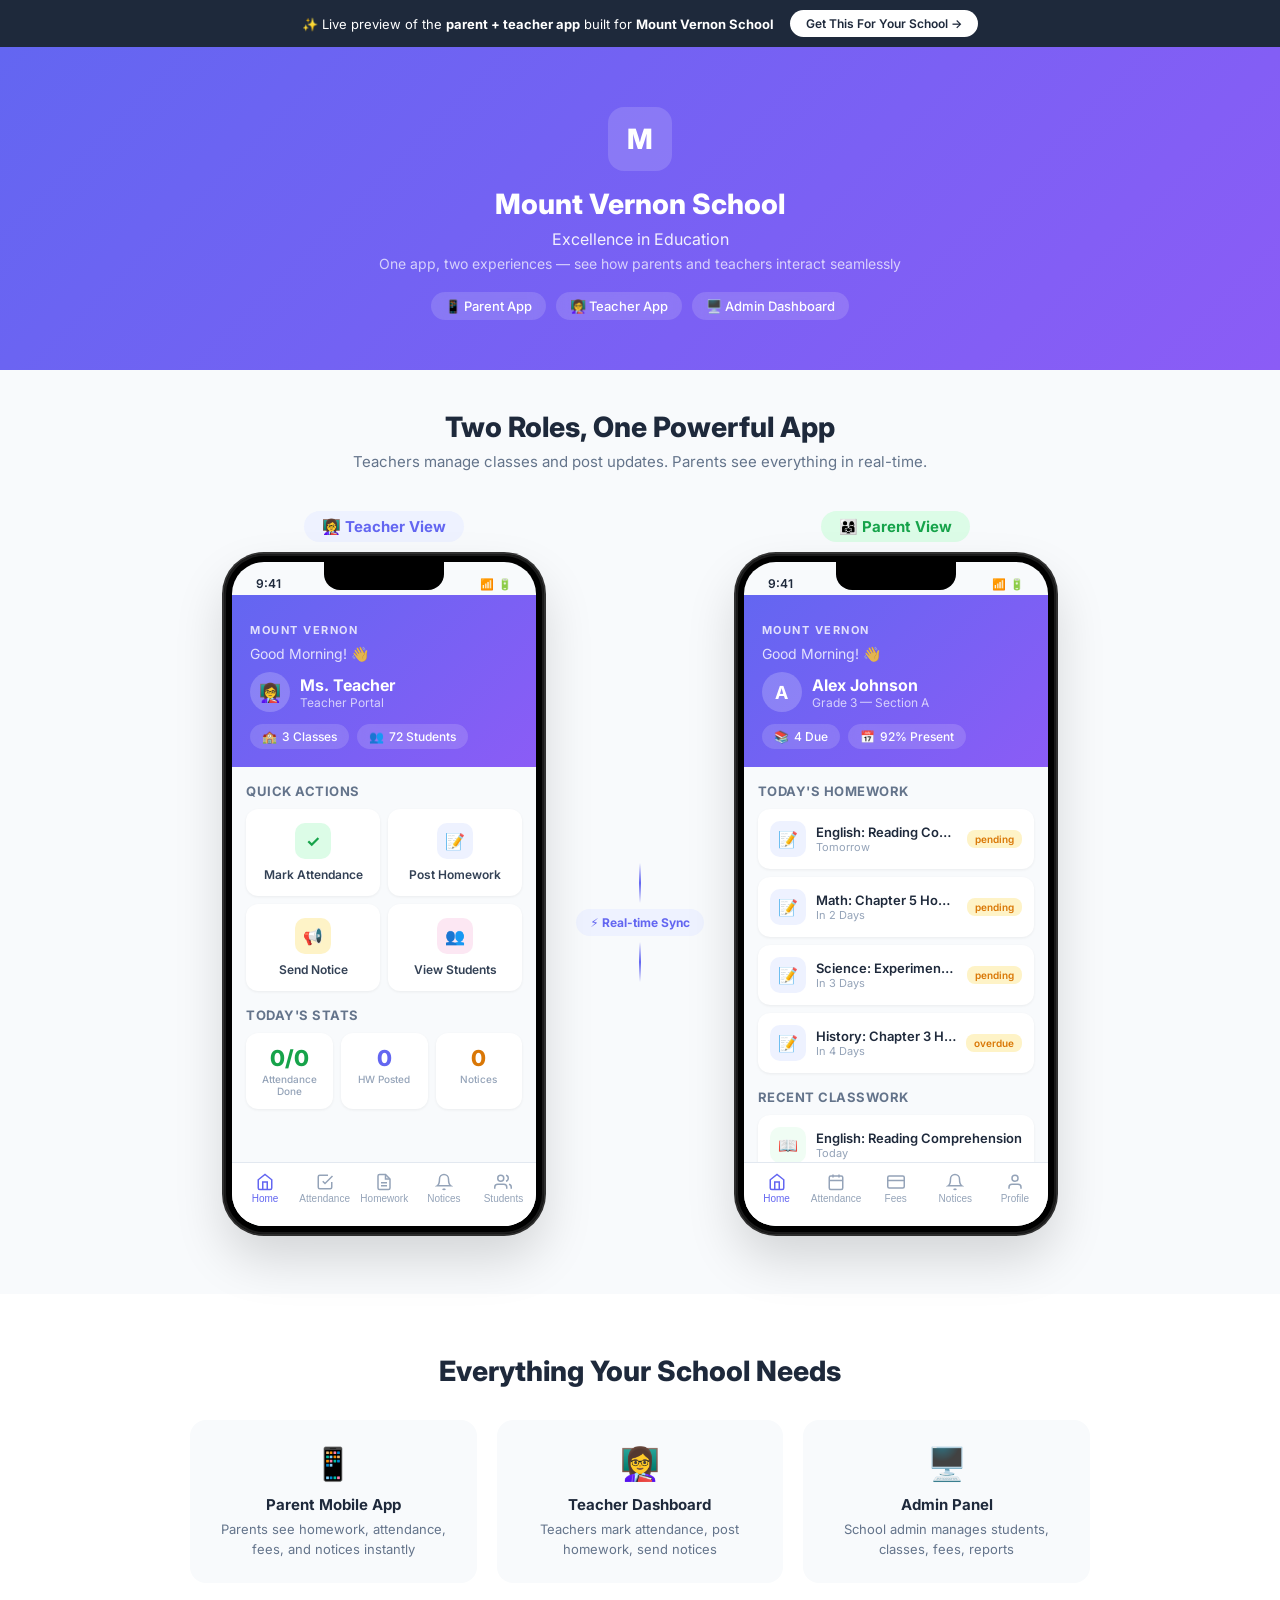
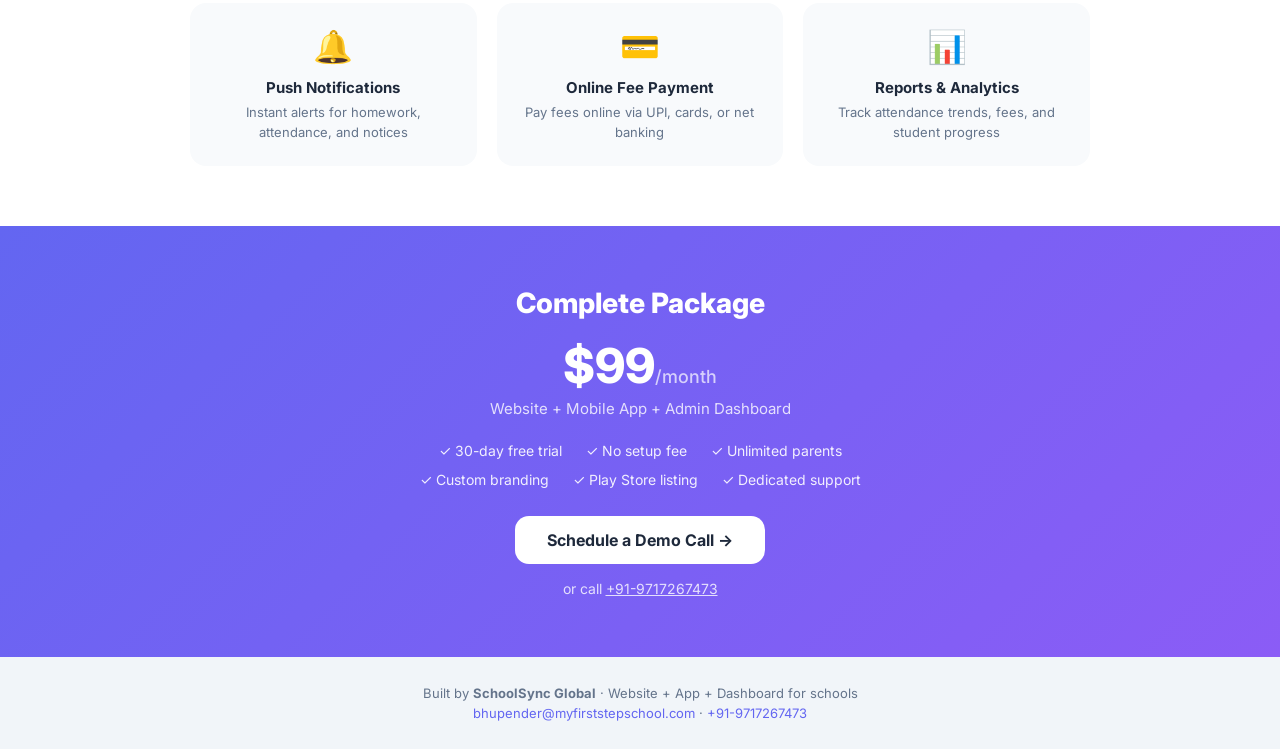
==== app/index.html @ 0418ef0f "Add app demo for Mount Vernon School" ====
<!DOCTYPE html>
<html lang="en">
<head>
  <meta charset="UTF-8">
  <meta name="viewport" content="width=device-width,initial-scale=1.0">
  <title>Mount Vernon School — App Preview</title>
  <meta name="description" content="See how the Mount Vernon School parent &amp; teacher app would look. Homework, attendance, fees, notices — all in one app.">
  <link rel="preconnect" href="https://fonts.googleapis.com">
  <link rel="preconnect" href="https://fonts.gstatic.com" crossorigin>
  <link href="https://fonts.googleapis.com/css2?family=Inter:wght@400;500;600;700;800&display=swap" rel="stylesheet">
  <link rel="stylesheet" href="/app/styles.css">
</head>
<body>
  <!-- Top banner -->
  <div class="demo-banner">
    <div class="banner-inner">
      <span>✨ Live preview of the <strong>parent + teacher app</strong> built for <strong>Mount Vernon School</strong></span>
      <a href="mailto:bhupender@myfirststepschool.com" class="banner-cta">Get This For Your School →</a>
    </div>
  </div>

  <!-- Hero section -->
  <div class="hero-section" style="background:linear-gradient(135deg,#6366F1,#8B5CF6)">
    <div class="hero-content">
      <div class="hero-logo" style="background:rgba(255,255,255,.15)">M</div>
      <h1>Mount Vernon School</h1>
      <p class="hero-tagline">Excellence in Education</p>
      <p class="hero-desc">One app, two experiences — see how parents and teachers interact seamlessly</p>
      <div class="hero-badges">
        <span class="hero-badge">📱 Parent App</span>
        <span class="hero-badge">👩‍🏫 Teacher App</span>
        <span class="hero-badge">🖥️ Admin Dashboard</span>
      </div>
    </div>
  </div>

  <!-- Dual Phone Section -->
  <div class="phones-section">
    <div class="phones-header">
      <h2>Two Roles, One Powerful App</h2>
      <p>Teachers manage classes and post updates. Parents see everything in real-time.</p>
    </div>

    <div class="phones-container">
      <!-- TEACHER PHONE -->
      <div class="phone-wrapper">
        <div class="phone-label teacher-label">👩‍🏫 Teacher View</div>
        <div class="phone-frame" id="teacher-phone">
          <div class="phone-notch"></div>
          <div class="phone-screen">
            <div class="status-bar">
              <span class="time">9:41</span>
              <div class="status-icons"><span>📶</span><span>🔋</span></div>
            </div>

            <!-- Teacher: Dashboard -->
            <div class="app-screen active" data-screen="t-dashboard" data-phone="teacher">
              <div class="screen-hero" style="background:linear-gradient(135deg,#6366F1,#8B5CF6)">
                <div class="app-name-bar">Mount Vernon</div>
                <div class="hero-greeting">Good Morning! 👋</div>
                <div class="hero-student">
                  <div class="student-avatar">👩‍🏫</div>
                  <div>
                    <div class="student-name">Ms. Teacher</div>
                    <div class="student-class">Teacher Portal</div>
                  </div>
                </div>
                <div class="hero-chips">
                  <div class="glass-chip"><span>🏫</span> 3 Classes</div>
                  <div class="glass-chip"><span>👥</span> 72 Students</div>
                </div>
              </div>
              <div class="screen-body">
                <div class="section-label">Quick Actions</div>
                <div class="quick-actions">
                  <div class="action-card" data-goto="t-attendance">
                    <div class="action-icon" style="background:#DCFCE7;color:#16A34A">✓</div>
                    <span>Mark Attendance</span>
                  </div>
                  <div class="action-card" data-goto="t-homework">
                    <div class="action-icon" style="background:#EEF2FF;color:#6366F1">📝</div>
                    <span>Post Homework</span>
                  </div>
                  <div class="action-card" data-goto="t-notices">
                    <div class="action-icon" style="background:#FEF3C7;color:#D97706">📢</div>
                    <span>Send Notice</span>
                  </div>
                  <div class="action-card" data-goto="t-students">
                    <div class="action-icon" style="background:#FCE7F3;color:#DB2777">👥</div>
                    <span>View Students</span>
                  </div>
                </div>
                <div class="section-label" style="margin-top:16px">Today's Stats</div>
                <div class="stats-row">
                  <div class="stat-card"><div class="stat-num" style="color:#16A34A">0/0</div><div class="stat-lbl">Attendance Done</div></div>
                  <div class="stat-card"><div class="stat-num" style="color:#6366F1">0</div><div class="stat-lbl">HW Posted</div></div>
                  <div class="stat-card"><div class="stat-num" style="color:#D97706">0</div><div class="stat-lbl">Notices</div></div>
                </div>
              </div>
            </div>

            <!-- Teacher: Mark Attendance -->
            <div class="app-screen" data-screen="t-attendance" data-phone="teacher">
              <div class="screen-hero compact" style="background:linear-gradient(135deg,#6366F1,#8B5CF6)">
                <div class="app-name-bar">Mount Vernon</div>
                <div class="screen-title">Mark Attendance</div>
                <div class="screen-subtitle">Sunday, May 24, 2026</div>
              </div>
              <div class="screen-body">
                <div class="class-selector"><div class="class-chip active">Grade 3-A</div><div class="class-chip">Grade 3-B</div><div class="class-chip">Grade 4-A</div></div>
                <div class="attendance-toolbar">
                  <button class="att-btn present-btn">All Present</button>
                  <button class="att-btn absent-btn">All Absent</button>
                </div>
                <div id="teacher-attendance-list" class="card-list"></div>
              </div>
            </div>

            <!-- Teacher: Post Homework -->
            <div class="app-screen" data-screen="t-homework" data-phone="teacher">
              <div class="screen-hero compact" style="background:linear-gradient(135deg,#6366F1,#8B5CF6)">
                <div class="app-name-bar">Mount Vernon</div>
                <div class="screen-title">Homework</div>
                <div class="screen-subtitle">Post &amp; Manage</div>
              </div>
              <div class="screen-body">
                <div class="form-area">
                  <div class="form-group"><label class="form-label">Class</label><div class="form-select">Grade 3 — Section A</div></div>
                  <div class="form-group"><label class="form-label">Subject</label><div class="form-select">Mathematics</div></div>
                  <div class="form-group"><label class="form-label">Title</label><div class="form-input-demo">Chapter 5 — Fractions Practice</div></div>
                  <div class="form-group"><label class="form-label">Due Date</label><div class="form-input-demo">Tomorrow</div></div>
                  <button class="submit-btn" style="background:#6366F1">📤 Post Homework</button>
                </div>
                <div class="section-label" style="margin-top:16px">Recently Posted</div>
                <div id="teacher-hw-list" class="card-list"></div>
              </div>
            </div>

            <!-- Teacher: Send Notice -->
            <div class="app-screen" data-screen="t-notices" data-phone="teacher">
              <div class="screen-hero compact" style="background:linear-gradient(135deg,#6366F1,#8B5CF6)">
                <div class="app-name-bar">Mount Vernon</div>
                <div class="screen-title">Notices</div>
                <div class="screen-subtitle">Post Announcements</div>
              </div>
              <div class="screen-body">
                <div class="form-area">
                  <div class="form-group"><label class="form-label">Target</label><div class="class-selector"><div class="class-chip active">All Classes</div><div class="class-chip">3-A</div><div class="class-chip">3-B</div></div></div>
                  <div class="form-group"><label class="form-label">Title</label><div class="form-input-demo">Annual Day Celebration</div></div>
                  <div class="form-group"><label class="form-label">Message</label><div class="form-textarea-demo">Our Annual Day will be held on June 15th. All parents are invited.</div></div>
                  <button class="submit-btn" style="background:#6366F1">📢 Post Notice</button>
                </div>
                <div class="section-label" style="margin-top:16px">Recent</div>
                <div id="teacher-notices-list" class="card-list"></div>
              </div>
            </div>

            <!-- Teacher: Students -->
            <div class="app-screen" data-screen="t-students" data-phone="teacher">
              <div class="screen-hero compact" style="background:linear-gradient(135deg,#6366F1,#8B5CF6)">
                <div class="app-name-bar">Mount Vernon</div>
                <div class="screen-title">Students</div>
                <div class="screen-subtitle">Class Directory</div>
              </div>
              <div class="screen-body">
                <div class="class-selector"><div class="class-chip active">Grade 3-A</div><div class="class-chip">Grade 3-B</div><div class="class-chip">Grade 4-A</div></div>
                <div class="search-bar"><span>🔍</span><span class="search-text">Search students...</span></div>
                <div id="teacher-students-list" class="card-list"></div>
              </div>
            </div>

            <div class="tab-bar">
              <button class="tab active" data-tab="t-dashboard" data-phone="teacher"><svg width="20" height="20" viewBox="0 0 24 24" fill="none" stroke="currentColor" stroke-width="2"><path d="M3 9l9-7 9 7v11a2 2 0 01-2 2H5a2 2 0 01-2-2z"/><polyline points="9 22 9 12 15 12 15 22"/></svg><span>Home</span></button>
              <button class="tab" data-tab="t-attendance" data-phone="teacher"><svg width="20" height="20" viewBox="0 0 24 24" fill="none" stroke="currentColor" stroke-width="2"><path d="M9 11l3 3L22 4"/><path d="M21 12v7a2 2 0 01-2 2H5a2 2 0 01-2-2V5a2 2 0 012-2h11"/></svg><span>Attendance</span></button>
              <button class="tab" data-tab="t-homework" data-phone="teacher"><svg width="20" height="20" viewBox="0 0 24 24" fill="none" stroke="currentColor" stroke-width="2"><path d="M14 2H6a2 2 0 00-2 2v16a2 2 0 002 2h12a2 2 0 002-2V8z"/><polyline points="14 2 14 8 20 8"/><line x1="16" y1="13" x2="8" y2="13"/><line x1="16" y1="17" x2="8" y2="17"/></svg><span>Homework</span></button>
              <button class="tab" data-tab="t-notices" data-phone="teacher"><svg width="20" height="20" viewBox="0 0 24 24" fill="none" stroke="currentColor" stroke-width="2"><path d="M18 8A6 6 0 006 8c0 7-3 9-3 9h18s-3-2-3-9"/><path d="M13.73 21a2 2 0 01-3.46 0"/></svg><span>Notices</span></button>
              <button class="tab" data-tab="t-students" data-phone="teacher"><svg width="20" height="20" viewBox="0 0 24 24" fill="none" stroke="currentColor" stroke-width="2"><path d="M17 21v-2a4 4 0 00-4-4H5a4 4 0 00-4 4v2"/><circle cx="9" cy="7" r="4"/><path d="M23 21v-2a4 4 0 00-3-3.87"/><path d="M16 3.13a4 4 0 010 7.75"/></svg><span>Students</span></button>
            </div>
          </div>
        </div>
      </div>

      <!-- Sync indicator -->
      <div class="sync-arrow">
        <div class="sync-line"></div>
        <div class="sync-badge">⚡ Real-time Sync</div>
        <div class="sync-line"></div>
      </div>

      <!-- PARENT PHONE -->
      <div class="phone-wrapper">
        <div class="phone-label parent-label">👨‍👩‍👧 Parent View</div>
        <div class="phone-frame" id="parent-phone">
          <div class="phone-notch"></div>
          <div class="phone-screen">
            <div class="status-bar">
              <span class="time">9:41</span>
              <div class="status-icons"><span>📶</span><span>🔋</span></div>
            </div>

            <!-- Parent: Home -->
            <div class="app-screen active" data-screen="p-home" data-phone="parent">
              <div class="screen-hero" style="background:linear-gradient(135deg,#6366F1,#8B5CF6)">
                <div class="app-name-bar">Mount Vernon</div>
                <div class="hero-greeting">Good Morning! 👋</div>
                <div class="hero-student">
                  <div class="student-avatar">A</div>
                  <div><div class="student-name">Alex Johnson</div><div class="student-class">Grade 3 — Section A</div></div>
                </div>
                <div class="hero-chips">
                  <div class="glass-chip"><span>📚</span> 4 Due</div>
                  <div class="glass-chip"><span>📅</span> 92% Present</div>
                </div>
              </div>
              <div class="screen-body">
                <div class="section-label">Today's Homework</div>
                <div id="homework-list" class="card-list"></div>
                <div class="section-label" style="margin-top:16px">Recent Classwork</div>
                <div id="classwork-list" class="card-list"></div>
              </div>
            </div>

            <!-- Parent: Attendance -->
            <div class="app-screen" data-screen="p-attendance" data-phone="parent">
              <div class="screen-hero compact" style="background:linear-gradient(135deg,#6366F1,#8B5CF6)">
                <div class="app-name-bar">Mount Vernon</div>
                <div class="screen-title">Attendance</div>
                <div class="screen-subtitle">May Summary</div>
              </div>
              <div class="screen-body">
                <div class="attendance-ring-area"><div class="ring-container"><svg class="progress-ring" viewBox="0 0 120 120"><circle class="ring-bg" cx="60" cy="60" r="52"/><circle class="ring-progress" cx="60" cy="60" r="52" stroke="#6366F1" stroke-dasharray="326.7" stroke-dashoffset="26"/></svg><div class="ring-label">92%</div></div></div>
                <div class="attendance-stats">
                  <div class="att-stat present"><div class="att-num">22</div><div class="att-label">Present</div></div>
                  <div class="att-stat absent"><div class="att-num">2</div><div class="att-label">Absent</div></div>
                  <div class="att-stat other"><div class="att-num">4</div><div class="att-label">Holiday</div></div>
                </div>
                <div class="section-label">Recent Absences</div>
                <div id="absences-list" class="card-list"></div>
              </div>
            </div>

            <!-- Parent: Fees -->
            <div class="app-screen" data-screen="p-fees" data-phone="parent">
              <div class="screen-hero compact" style="background:linear-gradient(135deg,#6366F1,#8B5CF6)">
                <div class="app-name-bar">Mount Vernon</div>
                <div class="screen-title">Fees</div>
                <div class="screen-subtitle">Payment Summary</div>
              </div>
              <div class="screen-body">
                <div class="fee-summary"><div class="fee-total"><div class="fee-amount">$2,350</div><div class="fee-label">Total This Term</div></div><div class="fee-chips"><div class="fee-chip paid"><span>✓</span> <span>2</span> Paid</div><div class="fee-chip pending"><span>!</span> <span>2</span> Pending</div></div></div>
                <div class="section-label">Fee Details</div>
                <div id="fees-list" class="card-list"></div>
              </div>
            </div>

            <!-- Parent: Notices -->
            <div class="app-screen" data-screen="p-notices" data-phone="parent">
              <div class="screen-hero compact" style="background:linear-gradient(135deg,#6366F1,#8B5CF6)">
                <div class="app-name-bar">Mount Vernon</div>
                <div class="screen-title">Notices</div>
                <div class="screen-subtitle">School Announcements</div>
              </div>
              <div class="screen-body"><div id="notices-list" class="card-list"></div></div>
            </div>

            <!-- Parent: Profile -->
            <div class="app-screen" data-screen="p-profile" data-phone="parent">
              <div class="screen-hero compact" style="background:linear-gradient(135deg,#6366F1,#8B5CF6)">
                <div class="app-name-bar">Mount Vernon</div>
                <div class="screen-title">Profile</div>
                <div class="screen-subtitle">Student Information</div>
              </div>
              <div class="screen-body">
                <div class="profile-header"><div class="profile-avatar" style="background:linear-gradient(135deg,#6366F1,#8B5CF6)">A</div><div class="profile-name">Alex Johnson</div><div class="profile-class">Grade 3 — Section A · Roll No. 12</div></div>
                <div class="profile-details">
                  <div class="profile-row"><span class="profile-icon">🏫</span><div><div class="pd-label">School</div><div class="pd-value">Mount Vernon School</div></div></div>
                  <div class="profile-row"><span class="profile-icon">👨‍👩‍👧</span><div><div class="pd-label">Parent</div><div class="pd-value">Sarah Johnson</div></div></div>
                  <div class="profile-row"><span class="profile-icon">📞</span><div><div class="pd-label">Contact</div><div class="pd-value">+1-555-0123</div></div></div>
                  <div class="profile-row"><span class="profile-icon">📧</span><div><div class="pd-label">Email</div><div class="pd-value">parent@email.com</div></div></div>
                  <div class="profile-row"><span class="profile-icon">🩸</span><div><div class="pd-label">Blood Group</div><div class="pd-value">O+</div></div></div>
                </div>
              </div>
            </div>

            <div class="tab-bar">
              <button class="tab active" data-tab="p-home" data-phone="parent"><svg width="20" height="20" viewBox="0 0 24 24" fill="none" stroke="currentColor" stroke-width="2"><path d="M3 9l9-7 9 7v11a2 2 0 01-2 2H5a2 2 0 01-2-2z"/><polyline points="9 22 9 12 15 12 15 22"/></svg><span>Home</span></button>
              <button class="tab" data-tab="p-attendance" data-phone="parent"><svg width="20" height="20" viewBox="0 0 24 24" fill="none" stroke="currentColor" stroke-width="2"><rect x="3" y="4" width="18" height="18" rx="2" ry="2"/><line x1="16" y1="2" x2="16" y2="6"/><line x1="8" y1="2" x2="8" y2="6"/><line x1="3" y1="10" x2="21" y2="10"/></svg><span>Attendance</span></button>
              <button class="tab" data-tab="p-fees" data-phone="parent"><svg width="20" height="20" viewBox="0 0 24 24" fill="none" stroke="currentColor" stroke-width="2"><rect x="1" y="4" width="22" height="16" rx="2" ry="2"/><line x1="1" y1="10" x2="23" y2="10"/></svg><span>Fees</span></button>
              <button class="tab" data-tab="p-notices" data-phone="parent"><svg width="20" height="20" viewBox="0 0 24 24" fill="none" stroke="currentColor" stroke-width="2"><path d="M18 8A6 6 0 006 8c0 7-3 9-3 9h18s-3-2-3-9"/><path d="M13.73 21a2 2 0 01-3.46 0"/></svg><span>Notices</span></button>
              <button class="tab" data-tab="p-profile" data-phone="parent"><svg width="20" height="20" viewBox="0 0 24 24" fill="none" stroke="currentColor" stroke-width="2"><path d="M20 21v-2a4 4 0 00-4-4H8a4 4 0 00-4 4v2"/><circle cx="12" cy="7" r="4"/></svg><span>Profile</span></button>
            </div>
          </div>
        </div>
      </div>
    </div>
  </div>

  <!-- Features -->
  <div class="features-section">
    <div class="features-inner">
      <h2>Everything Your School Needs</h2>
      <div class="features-grid">
        <div class="feat-card"><div class="feat-icon">📱</div><h3>Parent Mobile App</h3><p>Parents see homework, attendance, fees, and notices instantly</p></div>
        <div class="feat-card"><div class="feat-icon">👩‍🏫</div><h3>Teacher Dashboard</h3><p>Teachers mark attendance, post homework, send notices</p></div>
        <div class="feat-card"><div class="feat-icon">🖥️</div><h3>Admin Panel</h3><p>School admin manages students, classes, fees, reports</p></div>
        <div class="feat-card"><div class="feat-icon">🔔</div><h3>Push Notifications</h3><p>Instant alerts for homework, attendance, and notices</p></div>
        <div class="feat-card"><div class="feat-icon">💳</div><h3>Online Fee Payment</h3><p>Pay fees online via UPI, cards, or net banking</p></div>
        <div class="feat-card"><div class="feat-icon">📊</div><h3>Reports &amp; Analytics</h3><p>Track attendance trends, fees, and student progress</p></div>
      </div>
    </div>
  </div>

  <!-- Pricing -->
  <div class="pricing-section" style="background:linear-gradient(135deg,#6366F1,#8B5CF6)">
    <div class="pricing-inner">
      <h2>Complete Package</h2>
      <div class="pricing-price">$99<span>/month</span></div>
      <p class="pricing-sub">Website + Mobile App + Admin Dashboard</p>
      <div class="pricing-features"><span>✓ 30-day free trial</span><span>✓ No setup fee</span><span>✓ Unlimited parents</span><span>✓ Custom branding</span><span>✓ Play Store listing</span><span>✓ Dedicated support</span></div>
      <a href="mailto:bhupender@myfirststepschool.com?subject=Demo%20for%20mount-vernon-school" class="cta-button-lg">Schedule a Demo Call →</a>
      <p class="pricing-phone">or call <a href="tel:+919717267473">+91-9717267473</a></p>
    </div>
  </div>

  <footer class="demo-footer">
    <div class="footer-inner">
      <p>Built by <strong>SchoolSync Global</strong> · Website + App + Dashboard for schools</p>
      <p><a href="mailto:bhupender@myfirststepschool.com">bhupender@myfirststepschool.com</a> · <a href="tel:+919717267473">+91-9717267473</a></p>
    </div>
  </footer>

  <script>window.__SCHOOL_CONFIG__ = {"homework":[{"subject":"English","title":"Reading Comprehension","due":"Tomorrow","status":"pending"},{"subject":"Math","title":"Chapter 5 Homework","due":"In 2 Days","status":"pending"},{"subject":"Science","title":"Experiment 2 Report","due":"In 3 Days","status":"pending"},{"subject":"History","title":"Chapter 3 Homework","due":"In 4 Days","status":"overdue"}],"classwork":[{"subject":"English","title":"Reading Comprehension","date":"Today"},{"subject":"Math","title":"Chapter 4 Homework","date":"Yesterday"},{"subject":"Science","title":"Experiment 1 Report","date":"2 Days Ago"}],"absences":[{"date":"2024-02-10","reason":"Illness","status":"approved"},{"date":"2024-02-14","reason":"Family Emergency","status":"approved"}],"fees":[{"type":"Tuition","amount":"$1,500.00","due":"2024-02-15","status":"Paid"},{"type":"Activity","amount":"$200.00","due":"2024-02-17","status":"Pending"},{"type":"Transport","amount":"$150.00","due":"2024-02-19","status":"Paid"},{"type":"Books","amount":"₹500.00","due":"2024-02-22","status":"Pending"}],"notices":[{"title":"Spring Break Schedule","body":"Spring break will start on March 1st and end on March 15th. Please make sure to plan accordingly.","date":"2024-02-22"},{"title":"Parent-Teacher Conference","body":"Parent-teacher conference will be held on March 10th. Please make sure to attend.","date":"2024-02-25"},{"title":"Mid-Term Exams Schedule","body":"Mid-term exams will be held on March 12th. Please make sure to prepare accordingly.","date":"2024-02-17"},{"title":"School Event","body":"A school event will be held on March 20th. Please make sure to attend.","date":"2024-02-28"}],"teacher":{"students":[],"recentHomework":[],"recentNotices":[]}};</script>
  <script src="/app/app.js"></script>
</body>
</html>
---- app/styles.css ----
/* ==================== RESET & BASE ==================== */
*,*::before,*::after{box-sizing:border-box;margin:0;padding:0}
body{font-family:'Inter',system-ui,-apple-system,sans-serif;background:#f8fafc;color:#1e293b;-webkit-font-smoothing:antialiased}
a{color:inherit;text-decoration:none}

/* ==================== DEMO BANNER ==================== */
.demo-banner{background:#1e293b;color:#fff;padding:10px 20px;text-align:center;font-size:13px;position:sticky;top:0;z-index:100}
.banner-inner{max-width:900px;margin:0 auto;display:flex;align-items:center;justify-content:center;gap:16px;flex-wrap:wrap}
.banner-cta{background:#fff;color:#1e293b;padding:6px 16px;border-radius:20px;font-weight:600;font-size:12px;transition:transform .2s}
.banner-cta:hover{transform:scale(1.05)}

/* ==================== HERO SECTION ==================== */
.hero-section{padding:60px 20px 50px;text-align:center;color:#fff}
.hero-content{max-width:600px;margin:0 auto}
.hero-logo{width:64px;height:64px;border-radius:16px;display:inline-flex;align-items:center;justify-content:center;font-size:28px;font-weight:800;color:#fff;margin-bottom:16px}
.hero-section h1{font-size:28px;font-weight:800;margin-bottom:8px}
.hero-tagline{font-size:16px;opacity:.9;margin-bottom:6px}
.hero-desc{font-size:14px;opacity:.7;margin-bottom:20px}
.hero-badges{display:flex;gap:10px;justify-content:center;flex-wrap:wrap}
.hero-badge{background:rgba(255,255,255,.15);backdrop-filter:blur(8px);padding:6px 14px;border-radius:20px;font-size:13px;font-weight:500}

/* ==================== PHONES SECTION ==================== */
.phones-section{padding:40px 20px 60px;max-width:1100px;margin:0 auto}
.phones-header{text-align:center;margin-bottom:40px}
.phones-header h2{font-size:28px;font-weight:800;margin-bottom:8px}
.phones-header p{color:#64748b;font-size:15px}

.phones-container{display:flex;align-items:flex-start;justify-content:center;gap:24px;flex-wrap:wrap}
.phone-wrapper{display:flex;flex-direction:column;align-items:center;gap:12px}

/* Phone Labels */
.phone-label{font-size:15px;font-weight:700;padding:6px 18px;border-radius:20px;display:inline-flex;align-items:center;gap:6px}
.teacher-label{background:#EEF2FF;color:#6366F1}
.parent-label{background:#DCFCE7;color:#16A34A}

/* ==================== PHONE FRAME ==================== */
.phone-frame{width:320px;height:680px;background:#000;border-radius:40px;padding:8px;box-shadow:0 25px 50px rgba(0,0,0,.15),0 0 0 2px #333,inset 0 0 0 2px #1a1a1a;position:relative;overflow:hidden}
.phone-notch{position:absolute;top:8px;left:50%;transform:translateX(-50%);width:120px;height:28px;background:#000;border-radius:0 0 16px 16px;z-index:10}
.phone-screen{background:#f8fafc;border-radius:32px;height:100%;overflow:hidden;display:flex;flex-direction:column;position:relative}

/* Status Bar */
.status-bar{display:flex;justify-content:space-between;align-items:center;padding:14px 24px 4px;font-size:12px;font-weight:600;position:relative;z-index:5}
.status-icons{display:flex;gap:4px;font-size:11px}

/* ==================== APP SCREENS ==================== */
.app-screen{display:none;flex-direction:column;flex:1;overflow:hidden}
.app-screen.active{display:flex}

/* Screen Hero */
.screen-hero{color:#fff;padding:28px 18px 18px;position:relative}
.screen-hero.compact{padding:28px 18px 14px}
.app-name-bar{font-size:11px;font-weight:700;text-transform:uppercase;letter-spacing:1.5px;opacity:.8;margin-bottom:8px}
.screen-title{font-size:20px;font-weight:800}
.screen-subtitle{font-size:13px;opacity:.7;margin-top:2px}

.hero-greeting{font-size:14px;opacity:.8;margin-bottom:10px}
.hero-student{display:flex;align-items:center;gap:10px;margin-bottom:12px}
.student-avatar{width:40px;height:40px;border-radius:50%;background:rgba(255,255,255,.2);display:flex;align-items:center;justify-content:center;font-size:18px;font-weight:700}
.student-name{font-size:16px;font-weight:700}
.student-class{font-size:12px;opacity:.7}
.hero-chips{display:flex;gap:8px}
.glass-chip{background:rgba(255,255,255,.15);backdrop-filter:blur(8px);padding:5px 12px;border-radius:14px;font-size:12px;font-weight:500;display:flex;align-items:center;gap:5px}

/* Screen Body */
.screen-body{flex:1;overflow-y:auto;padding:16px 14px;-webkit-overflow-scrolling:touch}
.section-label{font-size:13px;font-weight:700;color:#64748b;text-transform:uppercase;letter-spacing:.5px;margin-bottom:10px}

/* ==================== TAB BAR ==================== */
.tab-bar{display:flex;background:#fff;border-top:1px solid #e2e8f0;padding:6px 4px 18px;gap:2px}
.tab{flex:1;display:flex;flex-direction:column;align-items:center;gap:2px;background:none;border:none;color:#94a3b8;font-size:10px;font-weight:500;padding:4px 0;cursor:pointer;transition:color .2s}
.tab.active{color:#6366F1}
.tab svg{width:18px;height:18px}

/* ==================== CARD LIST ==================== */
.card-list{display:flex;flex-direction:column;gap:8px}
.card-item{background:#fff;border-radius:12px;padding:12px;box-shadow:0 1px 3px rgba(0,0,0,.06);display:flex;align-items:center;gap:10px;transition:transform .15s}
.card-item:active{transform:scale(.98)}
.card-icon{width:36px;height:36px;border-radius:10px;display:flex;align-items:center;justify-content:center;font-size:16px;flex-shrink:0}
.card-content{flex:1;min-width:0}
.card-title{font-size:13px;font-weight:600;white-space:nowrap;overflow:hidden;text-overflow:ellipsis}
.card-sub{font-size:11px;color:#94a3b8}
.card-badge{font-size:10px;font-weight:600;padding:3px 8px;border-radius:8px;flex-shrink:0}

/* ==================== TEACHER: QUICK ACTIONS ==================== */
.quick-actions{display:grid;grid-template-columns:1fr 1fr;gap:8px}
.action-card{background:#fff;border-radius:12px;padding:14px 10px;display:flex;flex-direction:column;align-items:center;gap:8px;box-shadow:0 1px 3px rgba(0,0,0,.06);cursor:pointer;transition:transform .15s,box-shadow .15s}
.action-card:active{transform:scale(.96)}
.action-icon{width:36px;height:36px;border-radius:10px;display:flex;align-items:center;justify-content:center;font-size:16px;font-weight:700}
.action-card span{font-size:12px;font-weight:600;color:#334155}

/* ==================== TEACHER: STATS ROW ==================== */
.stats-row{display:grid;grid-template-columns:1fr 1fr 1fr;gap:8px}
.stat-card{background:#fff;border-radius:12px;padding:12px 8px;text-align:center;box-shadow:0 1px 3px rgba(0,0,0,.06)}
.stat-num{font-size:22px;font-weight:800}
.stat-lbl{font-size:10px;color:#94a3b8;font-weight:500;margin-top:2px}

/* ==================== TEACHER: CLASS SELECTOR ==================== */
.class-selector{display:flex;gap:6px;flex-wrap:wrap;margin-bottom:12px}
.class-chip{padding:6px 14px;border-radius:16px;font-size:12px;font-weight:600;background:#f1f5f9;color:#64748b;cursor:pointer;transition:all .2s}
.class-chip.active{background:#6366F1;color:#fff}

/* ==================== TEACHER: ATTENDANCE TOOLBAR ==================== */
.attendance-toolbar{display:flex;gap:8px;margin-bottom:12px}
.att-btn{flex:1;padding:8px;border:none;border-radius:10px;font-size:12px;font-weight:600;cursor:pointer;transition:opacity .2s}
.present-btn{background:#DCFCE7;color:#16A34A}
.absent-btn{background:#FEE2E2;color:#DC2626}

/* ==================== TEACHER: ATTENDANCE STUDENT ROW ==================== */
.attendance-row{display:flex;align-items:center;gap:10px;background:#fff;border-radius:12px;padding:10px 12px;margin-bottom:6px;box-shadow:0 1px 3px rgba(0,0,0,.06)}
.att-student-info{flex:1;min-width:0}
.att-student-name{font-size:13px;font-weight:600}
.att-student-roll{font-size:11px;color:#94a3b8}
.att-toggle{display:flex;gap:4px}
.att-toggle-btn{width:28px;height:28px;border:2px solid #e2e8f0;border-radius:8px;display:flex;align-items:center;justify-content:center;font-size:11px;font-weight:700;background:#fff;cursor:pointer;transition:all .2s}
.att-toggle-btn.sel-present{background:#DCFCE7;border-color:#16A34A;color:#16A34A}
.att-toggle-btn.sel-absent{background:#FEE2E2;border-color:#DC2626;color:#DC2626}
.att-toggle-btn.sel-late{background:#FEF3C7;border-color:#D97706;color:#D97706}

/* ==================== TEACHER: FORM ELEMENTS ==================== */
.form-area{display:flex;flex-direction:column;gap:12px}
.form-group{display:flex;flex-direction:column;gap:4px}
.form-label{font-size:11px;font-weight:600;color:#64748b;text-transform:uppercase;letter-spacing:.5px}
.form-select,.form-input-demo{background:#fff;border:1.5px solid #e2e8f0;border-radius:10px;padding:10px 12px;font-size:13px;color:#334155}
.form-textarea-demo{background:#fff;border:1.5px solid #e2e8f0;border-radius:10px;padding:10px 12px;font-size:12px;color:#334155;min-height:60px;line-height:1.5}
.submit-btn{border:none;color:#fff;padding:12px;border-radius:12px;font-size:14px;font-weight:700;cursor:pointer;transition:opacity .2s}
.submit-btn:active{opacity:.8}

/* Tab Pills */
.tab-pills{display:flex;gap:4px;background:#f1f5f9;border-radius:10px;padding:3px;margin-bottom:12px}
.pill{flex:1;text-align:center;padding:7px;border-radius:8px;font-size:12px;font-weight:600;color:#64748b;cursor:pointer;transition:all .2s}
.pill.active{background:#fff;color:#334155;box-shadow:0 1px 3px rgba(0,0,0,.1)}

/* ==================== TEACHER: SEARCH BAR ==================== */
.search-bar{display:flex;align-items:center;gap:8px;background:#fff;border:1.5px solid #e2e8f0;border-radius:12px;padding:10px 14px;margin-bottom:12px}
.search-text{font-size:13px;color:#94a3b8}

/* ==================== SYNC ARROW ==================== */
.sync-arrow{display:flex;flex-direction:column;align-items:center;gap:6px;padding:0 8px;align-self:center;margin-top:100px}
.sync-line{width:2px;height:40px;background:linear-gradient(180deg,transparent,#6366F1,transparent)}
.sync-badge{background:#EEF2FF;color:#6366F1;padding:6px 14px;border-radius:16px;font-size:12px;font-weight:700;white-space:nowrap;animation:syncPulse 2s ease-in-out infinite}
@keyframes syncPulse{0%,100%{opacity:.7;transform:scale(.97)}50%{opacity:1;transform:scale(1)}}

/* ==================== PARENT: ATTENDANCE RING ==================== */
.attendance-ring-area{display:flex;justify-content:center;margin:16px 0}
.ring-container{position:relative;width:120px;height:120px}
.progress-ring{width:100%;height:100%;transform:rotate(-90deg)}
.ring-bg{fill:none;stroke:#e2e8f0;stroke-width:8}
.ring-progress{fill:none;stroke-width:8;stroke-linecap:round;transition:stroke-dashoffset .8s ease}
.ring-label{position:absolute;top:50%;left:50%;transform:translate(-50%,-50%);font-size:24px;font-weight:800}
.attendance-stats{display:flex;justify-content:center;gap:24px;margin:16px 0}
.att-stat{text-align:center}
.att-num{font-size:20px;font-weight:800}
.att-label{font-size:11px;color:#94a3b8;font-weight:500}
.att-stat.present .att-num{color:#16A34A}
.att-stat.absent .att-num{color:#DC2626}
.att-stat.other .att-num{color:#6366F1}

/* ==================== PARENT: FEE SUMMARY ==================== */
.fee-summary{background:#fff;border-radius:16px;padding:20px;margin-bottom:16px;box-shadow:0 2px 8px rgba(0,0,0,.06);text-align:center}
.fee-amount{font-size:28px;font-weight:800;color:#1e293b}
.fee-label{font-size:12px;color:#94a3b8;margin-top:4px}
.fee-chips{display:flex;justify-content:center;gap:12px;margin-top:12px}
.fee-chip{display:flex;align-items:center;gap:6px;padding:6px 12px;border-radius:12px;font-size:12px;font-weight:600}
.fee-chip.paid{background:#DCFCE7;color:#16A34A}
.fee-chip.pending{background:#FEE2E2;color:#DC2626}

/* ==================== PARENT: PROFILE ==================== */
.profile-header{text-align:center;padding:16px 0 20px}
.profile-avatar{width:64px;height:64px;border-radius:50%;display:inline-flex;align-items:center;justify-content:center;font-size:24px;font-weight:800;color:#fff;margin-bottom:10px}
.profile-name{font-size:18px;font-weight:700}
.profile-class{font-size:13px;color:#64748b;margin-top:2px}
.profile-details{display:flex;flex-direction:column;gap:1px;background:#e2e8f0;border-radius:14px;overflow:hidden}
.profile-row{display:flex;align-items:center;gap:12px;padding:14px;background:#fff}
.profile-icon{font-size:18px;flex-shrink:0}
.pd-label{font-size:11px;color:#94a3b8;font-weight:500}
.pd-value{font-size:13px;font-weight:600}

/* ==================== FEATURES SECTION ==================== */
.features-section{padding:60px 20px;background:#fff}
.features-inner{max-width:900px;margin:0 auto;text-align:center}
.features-inner h2{font-size:28px;font-weight:800;margin-bottom:32px}
.features-grid{display:grid;grid-template-columns:repeat(3,1fr);gap:20px}
.feat-card{background:#f8fafc;border-radius:16px;padding:24px 20px;text-align:center;transition:transform .2s,box-shadow .2s}
.feat-card:hover{transform:translateY(-4px);box-shadow:0 8px 24px rgba(0,0,0,.08)}
.feat-icon{font-size:32px;margin-bottom:12px}
.feat-card h3{font-size:15px;font-weight:700;margin-bottom:6px}
.feat-card p{font-size:13px;color:#64748b;line-height:1.5}

/* ==================== PRICING SECTION ==================== */
.pricing-section{padding:60px 20px;color:#fff;text-align:center}
.pricing-inner{max-width:500px;margin:0 auto}
.pricing-inner h2{font-size:28px;font-weight:800;margin-bottom:16px}
.pricing-price{font-size:48px;font-weight:800;margin-bottom:4px}
.pricing-price span{font-size:18px;opacity:.7;font-weight:500}
.pricing-sub{font-size:15px;opacity:.8;margin-bottom:24px}
.pricing-features{display:flex;flex-wrap:wrap;justify-content:center;gap:12px 24px;margin-bottom:28px;font-size:14px;opacity:.9}
.cta-button-lg{display:inline-block;background:#fff;color:#1e293b;padding:14px 32px;border-radius:14px;font-size:16px;font-weight:700;transition:transform .2s}
.cta-button-lg:hover{transform:scale(1.05)}
.pricing-phone{margin-top:16px;font-size:14px;opacity:.8}
.pricing-phone a{text-decoration:underline}

/* ==================== FOOTER ==================== */
.demo-footer{padding:24px 20px;text-align:center;background:#f1f5f9}
.footer-inner p{font-size:13px;color:#64748b;margin:4px 0}
.footer-inner a{color:#6366F1}

/* ==================== RESPONSIVE ==================== */
@media(max-width:840px){
  .phones-container{flex-direction:column;align-items:center}
  .sync-arrow{flex-direction:row;margin-top:0;padding:8px 0}
  .sync-line{width:40px;height:2px}
  .features-grid{grid-template-columns:1fr 1fr}
}
@media(max-width:500px){
  .phone-frame{width:290px;height:620px}
  .hero-section h1{font-size:22px}
  .features-grid{grid-template-columns:1fr}
  .pricing-price{font-size:36px}
}
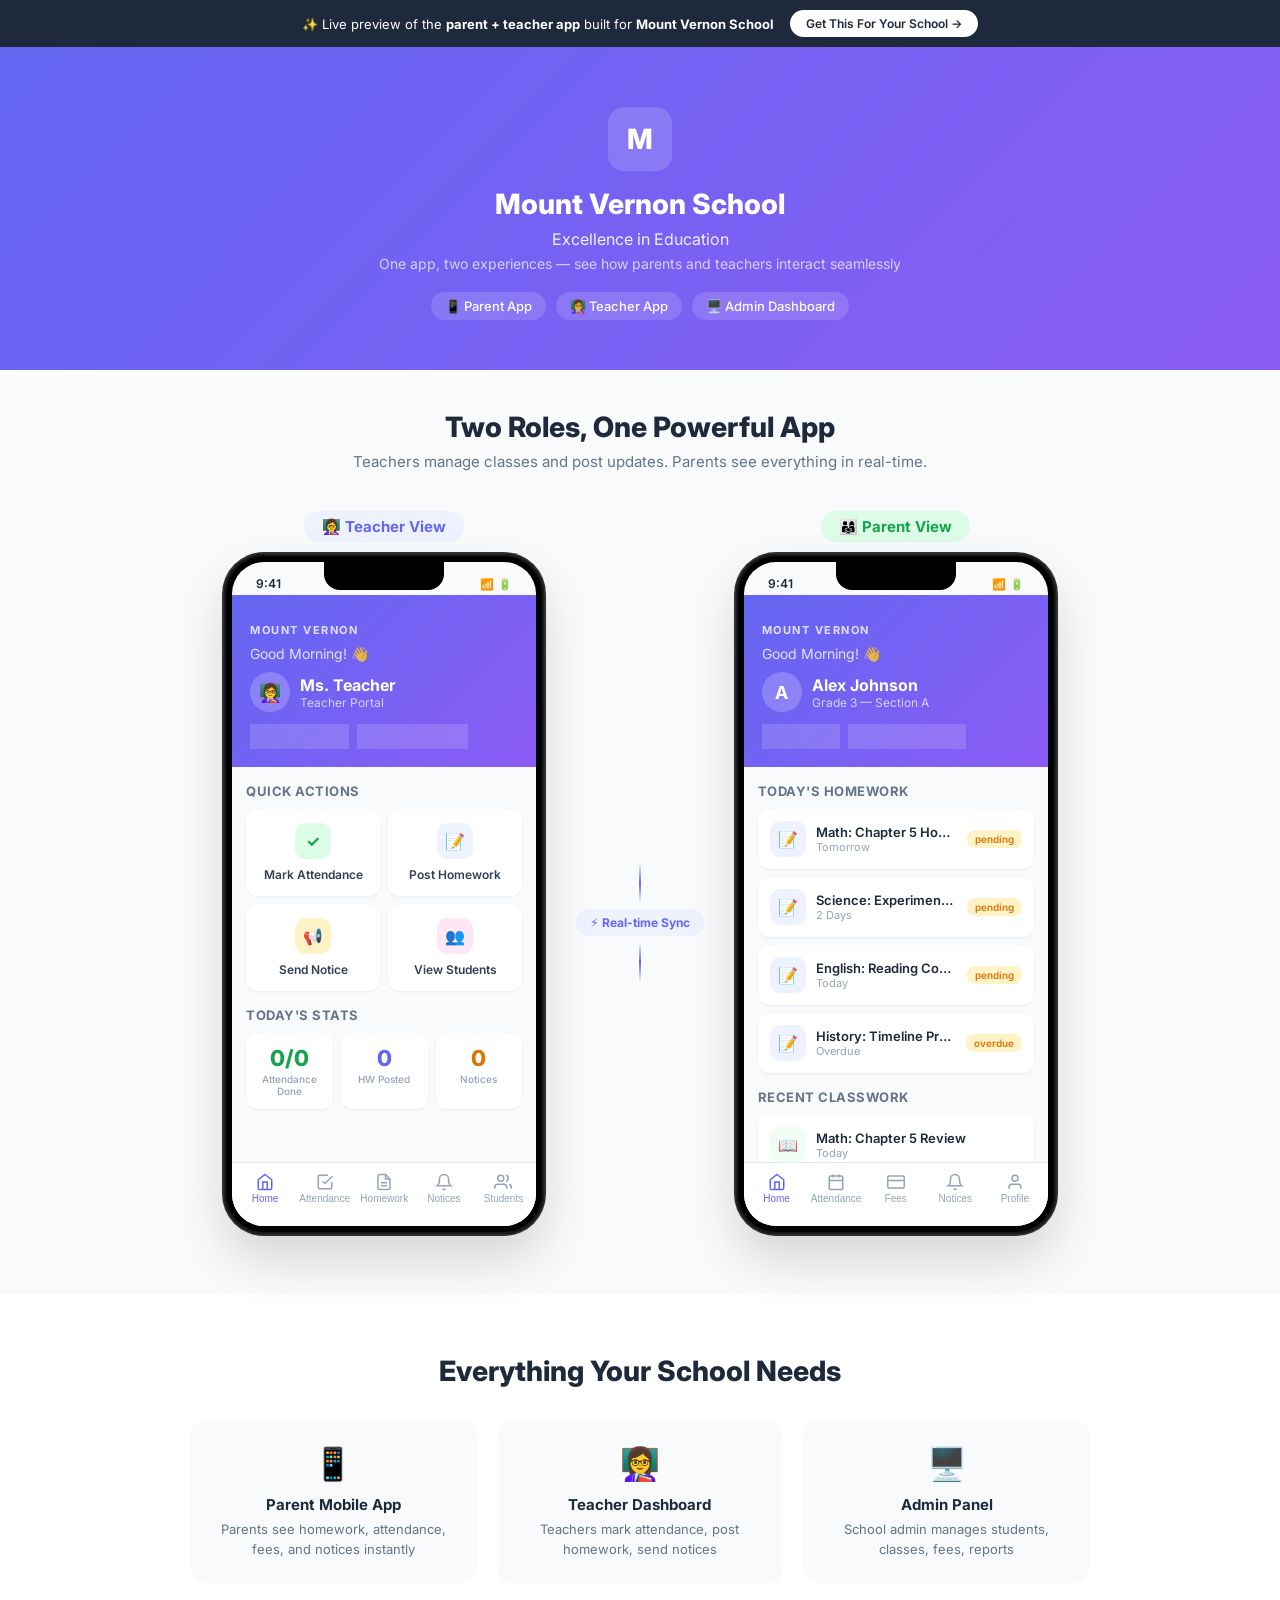
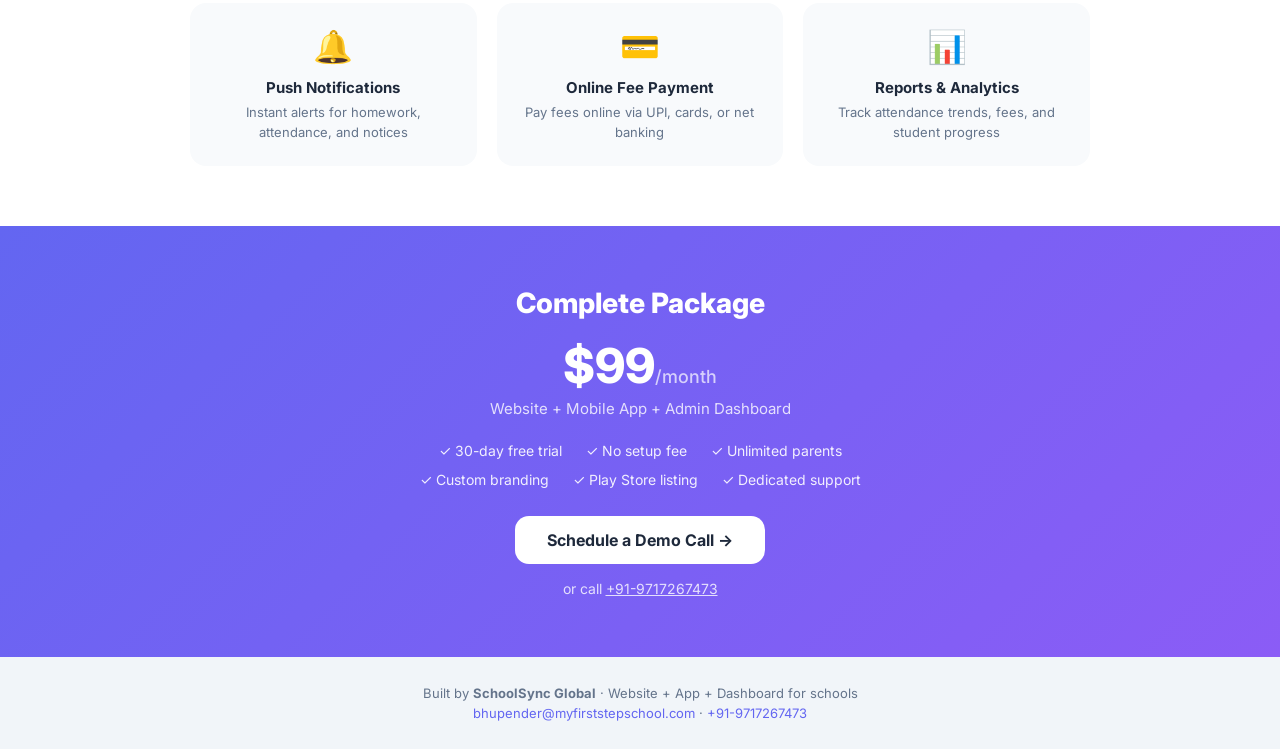
==== commit a525d9bd: "Add app demo for Mount Vernon School" ====
--- a/app/index.html
+++ b/app/index.html
@@ -104,7 +104,7 @@
               <div class="screen-hero compact" style="background:linear-gradient(135deg,#6366F1,#8B5CF6)">
                 <div class="app-name-bar">Mount Vernon</div>
                 <div class="screen-title">Mark Attendance</div>
-                <div class="screen-subtitle">Sunday, May 24, 2026</div>
+                <div class="screen-subtitle">Monday, May 25, 2026</div>
               </div>
               <div class="screen-body">
                 <div class="class-selector"><div class="class-chip active">Grade 3-A</div><div class="class-chip">Grade 3-B</div><div class="class-chip">Grade 4-A</div></div>
@@ -247,7 +247,7 @@
                 <div class="screen-subtitle">Payment Summary</div>
               </div>
               <div class="screen-body">
-                <div class="fee-summary"><div class="fee-total"><div class="fee-amount">$2,350</div><div class="fee-label">Total This Term</div></div><div class="fee-chips"><div class="fee-chip paid"><span>✓</span> <span>2</span> Paid</div><div class="fee-chip pending"><span>!</span> <span>2</span> Pending</div></div></div>
+                <div class="fee-summary"><div class="fee-total"><div class="fee-amount">$2,000</div><div class="fee-label">Total This Term</div></div><div class="fee-chips"><div class="fee-chip paid"><span>✓</span> <span>2</span> Paid</div><div class="fee-chip pending"><span>!</span> <span>2</span> Pending</div></div></div>
                 <div class="section-label">Fee Details</div>
                 <div id="fees-list" class="card-list"></div>
               </div>
@@ -329,7 +329,7 @@
     </div>
   </footer>
 
-  <script>window.__SCHOOL_CONFIG__ = {"homework":[{"subject":"English","title":"Reading Comprehension","due":"Tomorrow","status":"pending"},{"subject":"Math","title":"Chapter 5 Homework","due":"In 2 Days","status":"pending"},{"subject":"Science","title":"Experiment 2 Report","due":"In 3 Days","status":"pending"},{"subject":"History","title":"Chapter 3 Homework","due":"In 4 Days","status":"overdue"}],"classwork":[{"subject":"English","title":"Reading Comprehension","date":"Today"},{"subject":"Math","title":"Chapter 4 Homework","date":"Yesterday"},{"subject":"Science","title":"Experiment 1 Report","date":"2 Days Ago"}],"absences":[{"date":"2024-02-10","reason":"Illness","status":"approved"},{"date":"2024-02-14","reason":"Family Emergency","status":"approved"}],"fees":[{"type":"Tuition","amount":"$1,500.00","due":"2024-02-15","status":"Paid"},{"type":"Activity","amount":"$200.00","due":"2024-02-17","status":"Pending"},{"type":"Transport","amount":"$150.00","due":"2024-02-19","status":"Paid"},{"type":"Books","amount":"₹500.00","due":"2024-02-22","status":"Pending"}],"notices":[{"title":"Spring Break Schedule","body":"Spring break will start on March 1st and end on March 15th. Please make sure to plan accordingly.","date":"2024-02-22"},{"title":"Parent-Teacher Conference","body":"Parent-teacher conference will be held on March 10th. Please make sure to attend.","date":"2024-02-25"},{"title":"Mid-Term Exams Schedule","body":"Mid-term exams will be held on March 12th. Please make sure to prepare accordingly.","date":"2024-02-17"},{"title":"School Event","body":"A school event will be held on March 20th. Please make sure to attend.","date":"2024-02-28"}],"teacher":{"students":[],"recentHomework":[],"recentNotices":[]}};</script>
+  <script>window.__SCHOOL_CONFIG__ = {"homework":[{"subject":"Math","title":"Chapter 5 Homework","due":"Tomorrow","status":"pending"},{"subject":"Science","title":"Experiment 2 Report","due":"2 Days","status":"pending"},{"subject":"English","title":"Reading Comprehension","due":"Today","status":"pending"},{"subject":"History","title":"Timeline Project","due":"Overdue","status":"overdue"}],"classwork":[{"subject":"Math","title":"Chapter 5 Review","date":"Today"},{"subject":"Science","title":"Experiment 1","date":"Yesterday"},{"subject":"English","title":"Reading Comprehension","date":"Today"}],"absences":[{"date":"2024-04-15","reason":"Illness","status":"approved"},{"date":"2024-04-12","reason":"Family Emergency","status":"approved"}],"fees":[{"type":"Tuition","amount":"$1,000","due":"2024-05-15","status":"Paid"},{"type":"Activity","amount":"$200","due":"2024-04-20","status":"Pending"},{"type":"Transport","amount":"$500","due":"2024-04-15","status":"Paid"},{"type":"Books","amount":"$300","due":"2024-04-10","status":"Pending"}],"notices":[{"title":"School Picnic","body":"The school picnic is scheduled for April 20, 2024. Please bring a picnic lunch and water bottles.","date":"2024-04-15"},{"title":"Spring Break","body":"Spring break is scheduled for April 22-26, 2024. Please make arrangements for your child's care during this time.","date":"2024-04-10"},{"title":"Parent-Teacher Conferences","body":"Parent-teacher conferences will be held on April 18, 2024. Please sign up for a conference using the online scheduler.","date":"2024-04-08"},{"title":"School Uniform Policy","body":"Please note that the school uniform policy has been updated. Please review the policy and ensure that your child is in compliance.","date":"2024-04-01"}],"teacher":{"students":[],"recentHomework":[],"recentNotices":[]}};</script>
   <script src="/app/app.js"></script>
 </body>
 </html>
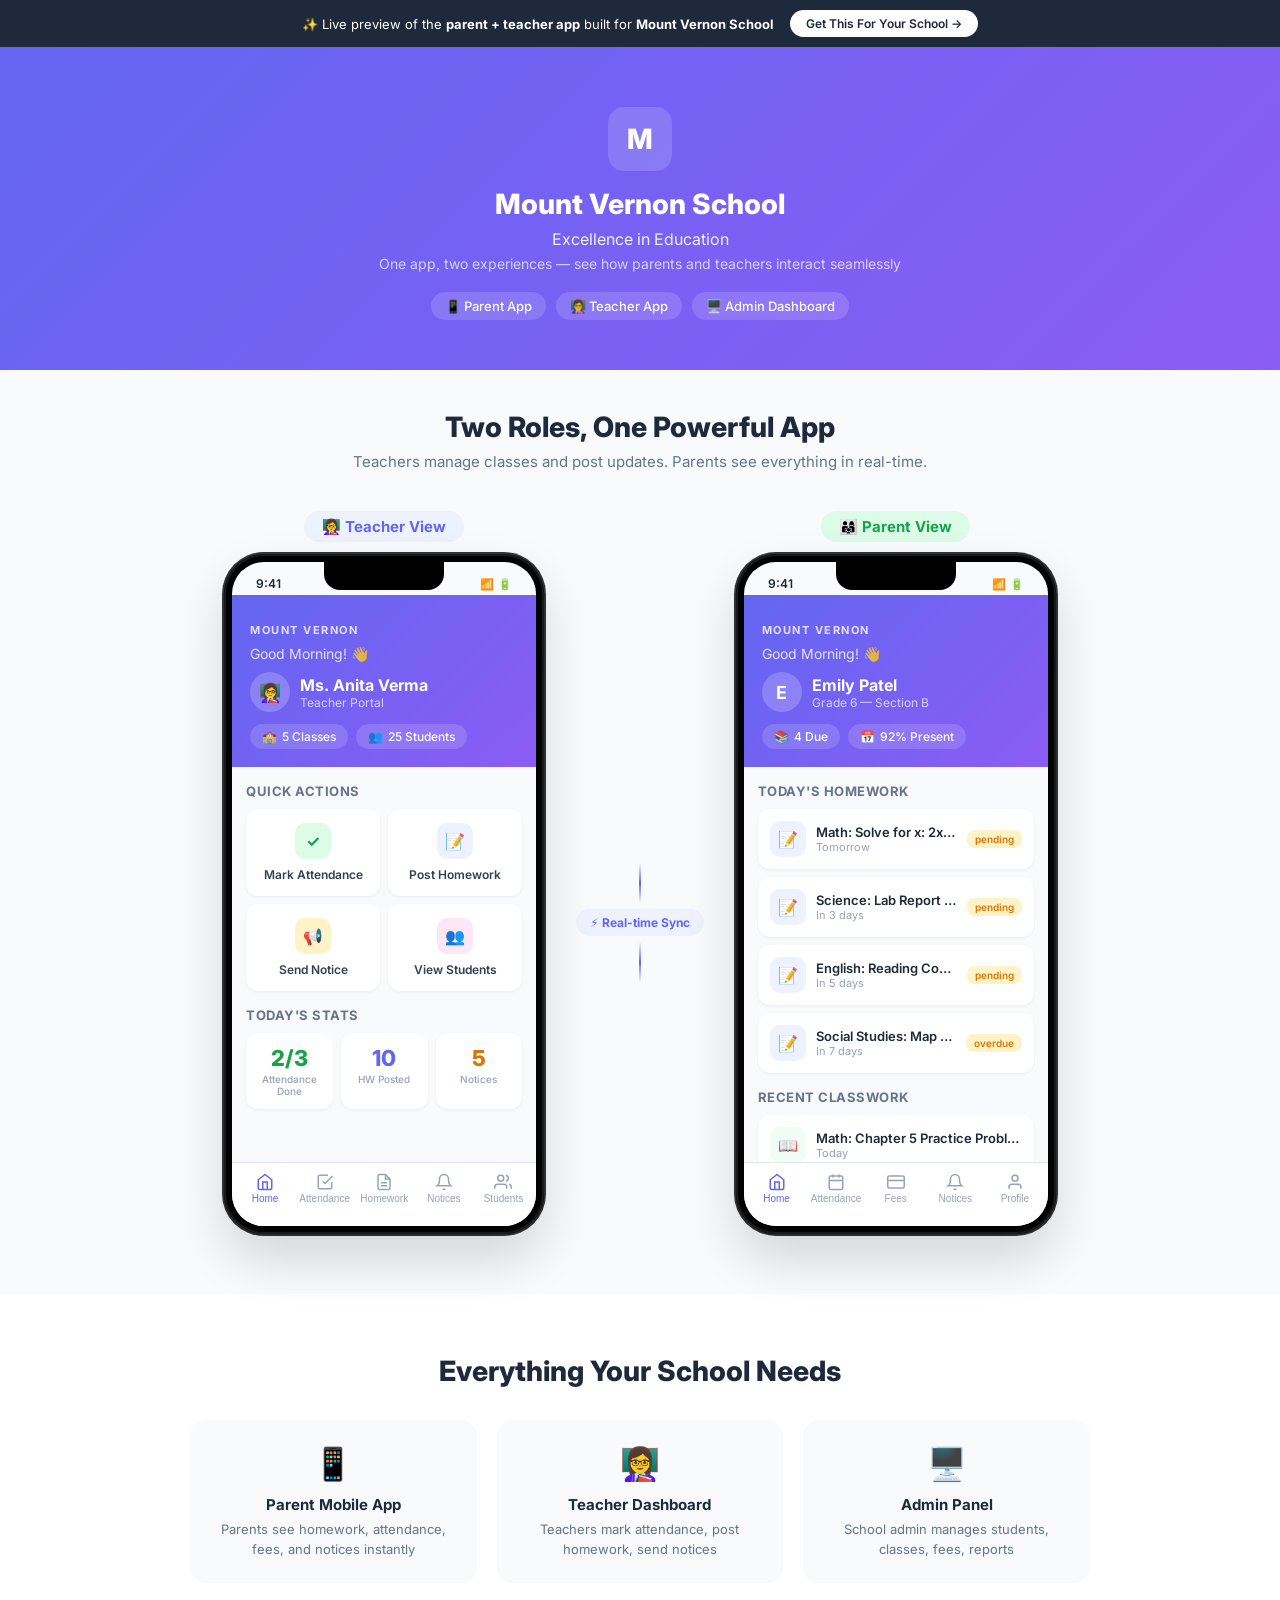
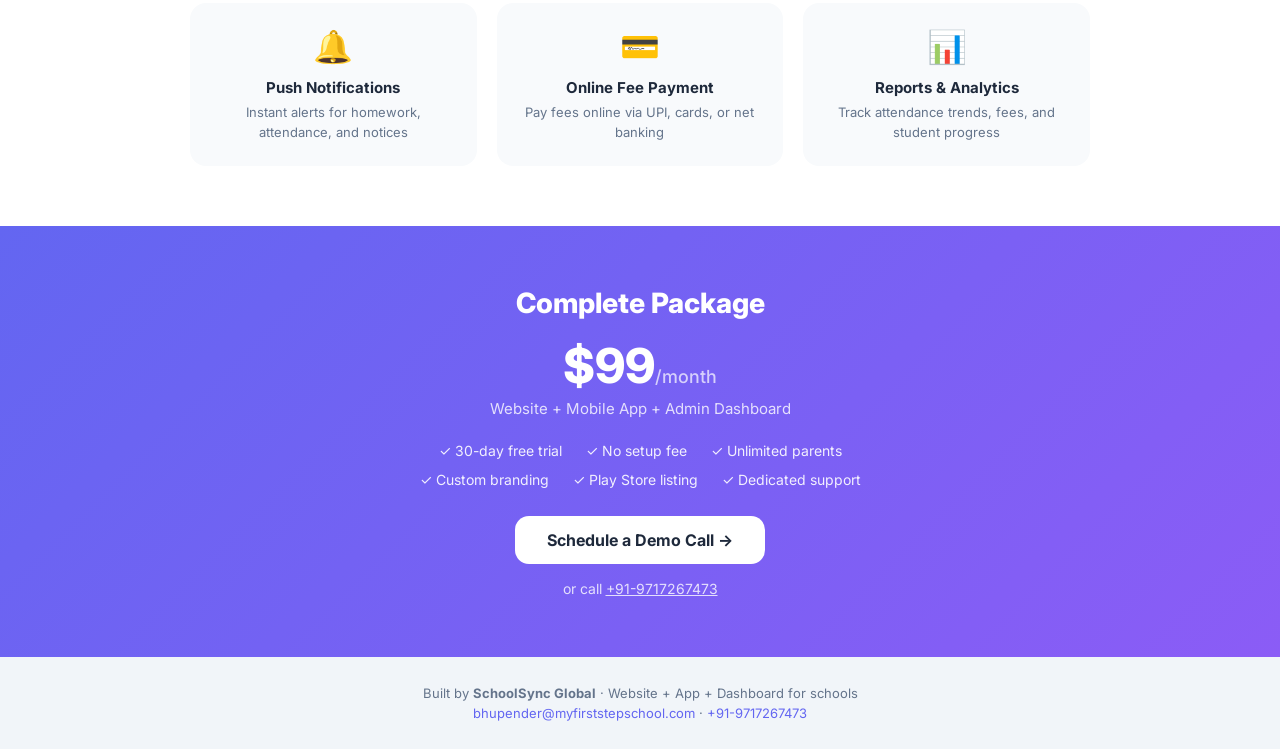
==== commit 846dd25b: "Add app demo for Mount Vernon School" ====
--- a/app/index.html
+++ b/app/index.html
@@ -61,13 +61,13 @@
                 <div class="hero-student">
                   <div class="student-avatar">👩‍🏫</div>
                   <div>
-                    <div class="student-name">Ms. Teacher</div>
+                    <div class="student-name">Ms. Anita Verma</div>
                     <div class="student-class">Teacher Portal</div>
                   </div>
                 </div>
                 <div class="hero-chips">
-                  <div class="glass-chip"><span>🏫</span> 3 Classes</div>
-                  <div class="glass-chip"><span>👥</span> 72 Students</div>
+                  <div class="glass-chip"><span>🏫</span> 5 Classes</div>
+                  <div class="glass-chip"><span>👥</span> 25 Students</div>
                 </div>
               </div>
               <div class="screen-body">
@@ -92,9 +92,9 @@
                 </div>
                 <div class="section-label" style="margin-top:16px">Today's Stats</div>
                 <div class="stats-row">
-                  <div class="stat-card"><div class="stat-num" style="color:#16A34A">0/0</div><div class="stat-lbl">Attendance Done</div></div>
-                  <div class="stat-card"><div class="stat-num" style="color:#6366F1">0</div><div class="stat-lbl">HW Posted</div></div>
-                  <div class="stat-card"><div class="stat-num" style="color:#D97706">0</div><div class="stat-lbl">Notices</div></div>
+                  <div class="stat-card"><div class="stat-num" style="color:#16A34A">2/3</div><div class="stat-lbl">Attendance Done</div></div>
+                  <div class="stat-card"><div class="stat-num" style="color:#6366F1">10</div><div class="stat-lbl">HW Posted</div></div>
+                  <div class="stat-card"><div class="stat-num" style="color:#D97706">5</div><div class="stat-lbl">Notices</div></div>
                 </div>
               </div>
             </div>
@@ -204,8 +204,8 @@
                 <div class="app-name-bar">Mount Vernon</div>
                 <div class="hero-greeting">Good Morning! 👋</div>
                 <div class="hero-student">
-                  <div class="student-avatar">A</div>
-                  <div><div class="student-name">Alex Johnson</div><div class="student-class">Grade 3 — Section A</div></div>
+                  <div class="student-avatar">E</div>
+                  <div><div class="student-name">Emily Patel</div><div class="student-class">Grade 6 — Section B</div></div>
                 </div>
                 <div class="hero-chips">
                   <div class="glass-chip"><span>📚</span> 4 Due</div>
@@ -247,7 +247,7 @@
                 <div class="screen-subtitle">Payment Summary</div>
               </div>
               <div class="screen-body">
-                <div class="fee-summary"><div class="fee-total"><div class="fee-amount">$2,000</div><div class="fee-label">Total This Term</div></div><div class="fee-chips"><div class="fee-chip paid"><span>✓</span> <span>2</span> Paid</div><div class="fee-chip pending"><span>!</span> <span>2</span> Pending</div></div></div>
+                <div class="fee-summary"><div class="fee-total"><div class="fee-amount">$2,300</div><div class="fee-label">Total This Term</div></div><div class="fee-chips"><div class="fee-chip paid"><span>✓</span> <span>2</span> Paid</div><div class="fee-chip pending"><span>!</span> <span>2</span> Pending</div></div></div>
                 <div class="section-label">Fee Details</div>
                 <div id="fees-list" class="card-list"></div>
               </div>
@@ -271,12 +271,12 @@
                 <div class="screen-subtitle">Student Information</div>
               </div>
               <div class="screen-body">
-                <div class="profile-header"><div class="profile-avatar" style="background:linear-gradient(135deg,#6366F1,#8B5CF6)">A</div><div class="profile-name">Alex Johnson</div><div class="profile-class">Grade 3 — Section A · Roll No. 12</div></div>
+                <div class="profile-header"><div class="profile-avatar" style="background:linear-gradient(135deg,#6366F1,#8B5CF6)">E</div><div class="profile-name">Emily Patel</div><div class="profile-class">Grade 6 — Section B · Roll No. 12</div></div>
                 <div class="profile-details">
                   <div class="profile-row"><span class="profile-icon">🏫</span><div><div class="pd-label">School</div><div class="pd-value">Mount Vernon School</div></div></div>
-                  <div class="profile-row"><span class="profile-icon">👨‍👩‍👧</span><div><div class="pd-label">Parent</div><div class="pd-value">Sarah Johnson</div></div></div>
-                  <div class="profile-row"><span class="profile-icon">📞</span><div><div class="pd-label">Contact</div><div class="pd-value">+1-555-0123</div></div></div>
-                  <div class="profile-row"><span class="profile-icon">📧</span><div><div class="pd-label">Email</div><div class="pd-value">parent@email.com</div></div></div>
+                  <div class="profile-row"><span class="profile-icon">👨‍👩‍👧</span><div><div class="pd-label">Parent</div><div class="pd-value">Raj and Nalini Patel</div></div></div>
+                  <div class="profile-row"><span class="profile-icon">📞</span><div><div class="pd-label">Contact</div><div class="pd-value">123-456-7890</div></div></div>
+                  <div class="profile-row"><span class="profile-icon">📧</span><div><div class="pd-label">Email</div><div class="pd-value">patel.rn@gmail.com</div></div></div>
                   <div class="profile-row"><span class="profile-icon">🩸</span><div><div class="pd-label">Blood Group</div><div class="pd-value">O+</div></div></div>
                 </div>
               </div>
@@ -329,7 +329,7 @@
     </div>
   </footer>
 
-  <script>window.__SCHOOL_CONFIG__ = {"homework":[{"subject":"Math","title":"Chapter 5 Homework","due":"Tomorrow","status":"pending"},{"subject":"Science","title":"Experiment 2 Report","due":"2 Days","status":"pending"},{"subject":"English","title":"Reading Comprehension","due":"Today","status":"pending"},{"subject":"History","title":"Timeline Project","due":"Overdue","status":"overdue"}],"classwork":[{"subject":"Math","title":"Chapter 5 Review","date":"Today"},{"subject":"Science","title":"Experiment 1","date":"Yesterday"},{"subject":"English","title":"Reading Comprehension","date":"Today"}],"absences":[{"date":"2024-04-15","reason":"Illness","status":"approved"},{"date":"2024-04-12","reason":"Family Emergency","status":"approved"}],"fees":[{"type":"Tuition","amount":"$1,000","due":"2024-05-15","status":"Paid"},{"type":"Activity","amount":"$200","due":"2024-04-20","status":"Pending"},{"type":"Transport","amount":"$500","due":"2024-04-15","status":"Paid"},{"type":"Books","amount":"$300","due":"2024-04-10","status":"Pending"}],"notices":[{"title":"School Picnic","body":"The school picnic is scheduled for April 20, 2024. Please bring a picnic lunch and water bottles.","date":"2024-04-15"},{"title":"Spring Break","body":"Spring break is scheduled for April 22-26, 2024. Please make arrangements for your child's care during this time.","date":"2024-04-10"},{"title":"Parent-Teacher Conferences","body":"Parent-teacher conferences will be held on April 18, 2024. Please sign up for a conference using the online scheduler.","date":"2024-04-08"},{"title":"School Uniform Policy","body":"Please note that the school uniform policy has been updated. Please review the policy and ensure that your child is in compliance.","date":"2024-04-01"}],"teacher":{"students":[],"recentHomework":[],"recentNotices":[]}};</script>
+  <script>window.__SCHOOL_CONFIG__ = {"homework":[{"subject":"Math","title":"Solve for x: 2x + 5 = 11","due":"Tomorrow","status":"pending"},{"subject":"Science","title":"Lab Report on Photosynthesis","due":"In 3 days","status":"pending"},{"subject":"English","title":"Reading Comprehension on The Great Gatsby","due":"In 5 days","status":"pending"},{"subject":"Social Studies","title":"Map Skills: Identify Countries in South America","due":"In 7 days","status":"overdue"}],"classwork":[{"subject":"Math","title":"Chapter 5 Practice Problems","date":"Today"},{"subject":"Science","title":"Lab Report on Photosynthesis","date":"Yesterday"},{"subject":"English","title":"Reading Comprehension on The Great Gatsby","date":"Yesterday"}],"absences":[{"date":"2024-02-15","reason":"Illness","status":"approved"},{"date":"2024-02-20","reason":"Family Emergency","status":"approved"}],"fees":[{"type":"Tuition","amount":"$1,500.00","due":"2024-03-01","status":"Paid"},{"type":"Activity","amount":"$200.00","due":"2024-03-15","status":"Pending"},{"type":"Transport","amount":"₹500.00","due":"2024-03-01","status":"Paid"},{"type":"Books","amount":"$100.00","due":"2024-03-01","status":"Pending"}],"notices":[{"title":"Important: Upcoming Parent-Teacher Conferences","body":"Please note that parent-teacher conferences will be held on March 1st. You will receive a separate email with details.","date":"2024-02-20"},{"title":"School Closed due to Inclement Weather","body":"The school will be closed on February 22nd due to inclement weather. Please make arrangements for your child's care.","date":"2024-02-21"},{"title":"Summer Camp Registration Now Open","body":"Our summer camp program is now open for registration. Please visit our website for details.","date":"2024-02-25"},{"title":"School Uniform Policy Reminder","body":"Please ensure that your child is dressed in the correct school uniform. A reminder of the policy can be found on our website.","date":"2024-02-28"}],"teacher":{"students":[{"name":"Emily Patel","roll":1,"parent":"Raj and Nalini Patel","color":"#e2e2e2","textColor":"#333"},{"name":"David Lee","roll":1,"parent":"John and Sarah Lee","color":"#f1c40f","textColor":"#333"},{"name":"Sophia Rodriguez","roll":1,"parent":"Mike and Emily Rodriguez","color":"#3498db","textColor":"#333"},{"name":"Jackson White","roll":1,"parent":"Tom and Rachel White","color":"#2ecc71","textColor":"#333"},{"name":"Julia Chen","roll":1,"parent":"David and Lisa Chen","color":"#9b59b6","textColor":"#333"},{"name":"Olivia Brown","roll":1,"parent":"Kevin and Amy Brown","color":"#e74c3c","textColor":"#333"},{"name":"William Martin","roll":1,"parent":"Chris and Jennifer Martin","color":"#16a085","textColor":"#333"},{"name":"Ava Davis","roll":1,"parent":"Brian and Karen Davis","color":"#27ae60","textColor":"#333"},{"name":"Noah Miller","roll":1,"parent":"Alex and Samantha Miller","color":"#1abc9c","textColor":"#333"},{"name":"Lily Hall","roll":1,"parent":"Michael and Elizabeth Hall","color":"#2c3e50","textColor":"#333"}],"recentHomework":[{"subject":"Math","title":"Chapter 5 Practice Problems","class":"Grade 6","date":"2024-02-15"},{"subject":"Science","title":"Lab Report on Photosynthesis","class":"Grade 6","date":"2024-02-20"},{"subject":"English","title":"Reading Comprehension on The Great Gatsby","class":"Grade 6","date":"2024-02-25"}],"recentNotices":[{"title":"Important: Upcoming Parent-Teacher Conferences","target":"Parents","date":"2024-03-01"},{"title":"School Closed due to Inclement Weather","target":"Students and Staff","date":"2024-02-22"}]}};</script>
   <script src="/app/app.js"></script>
 </body>
 </html>
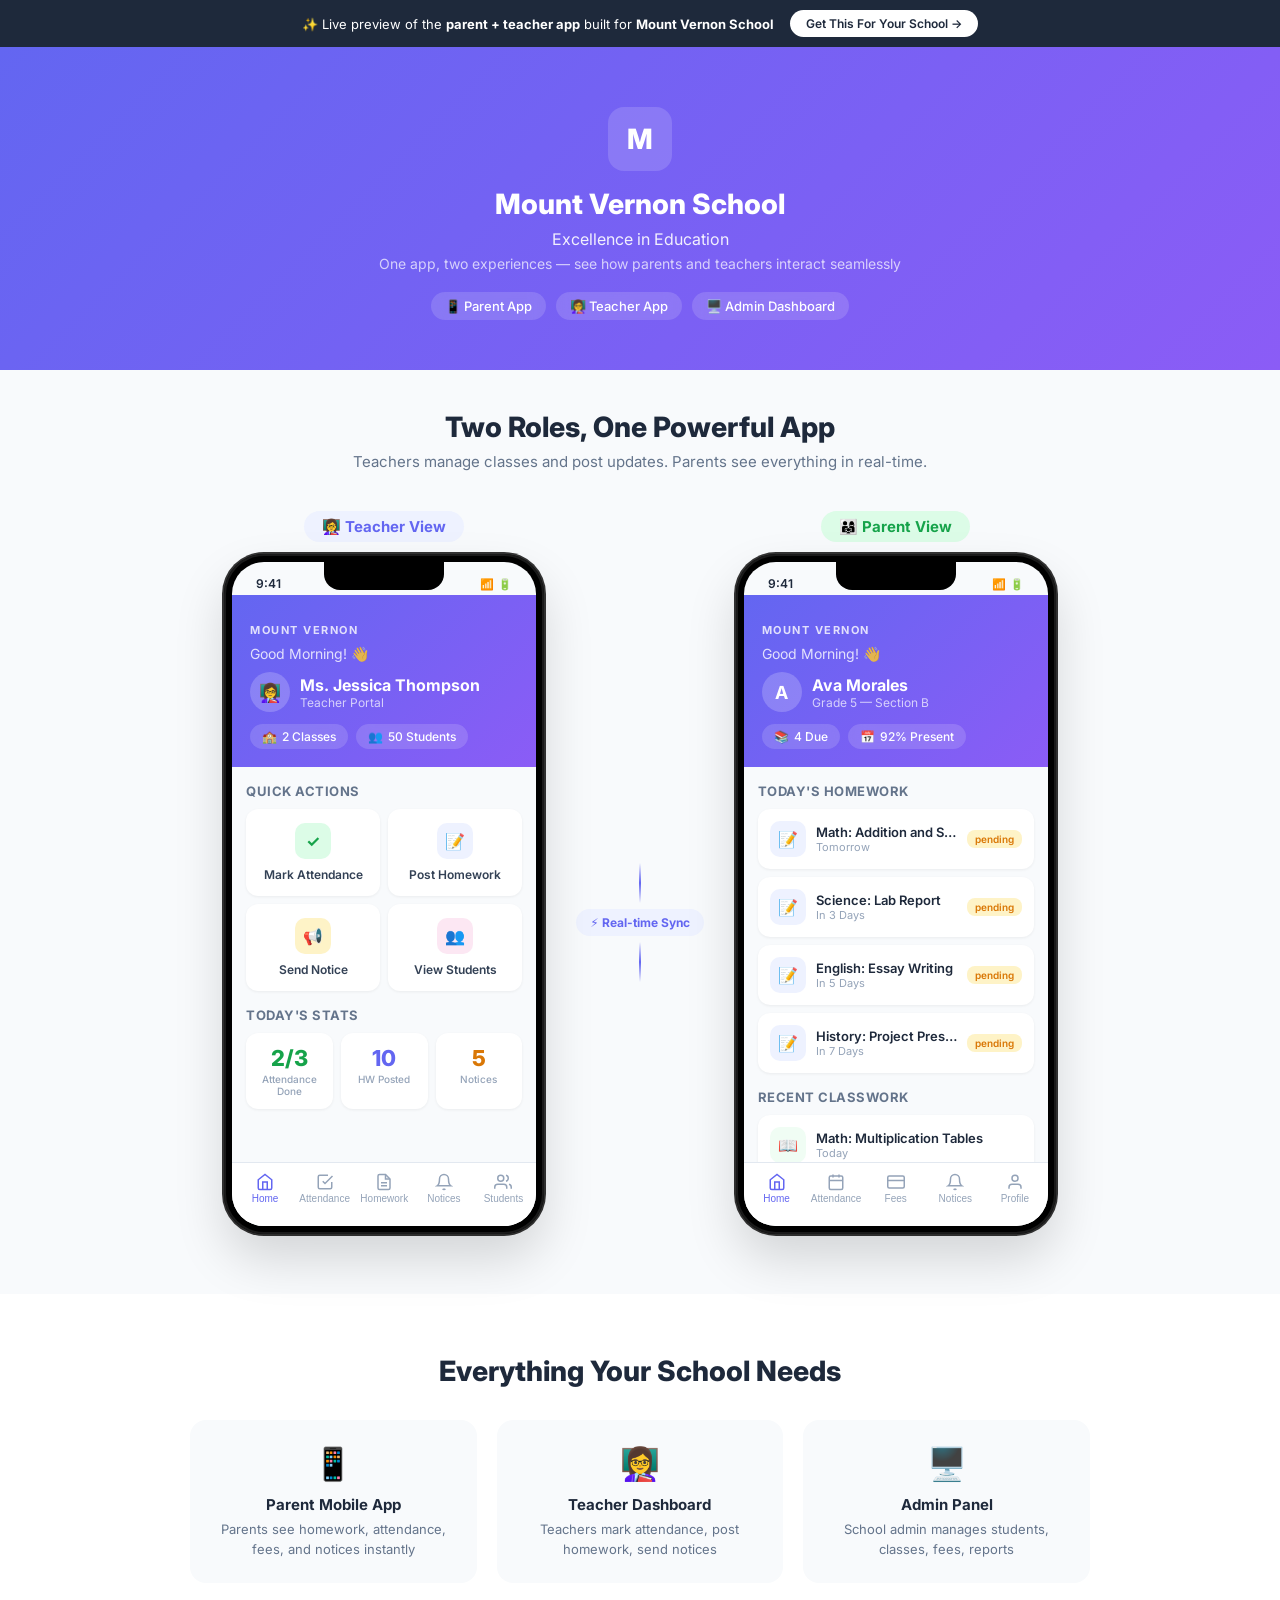
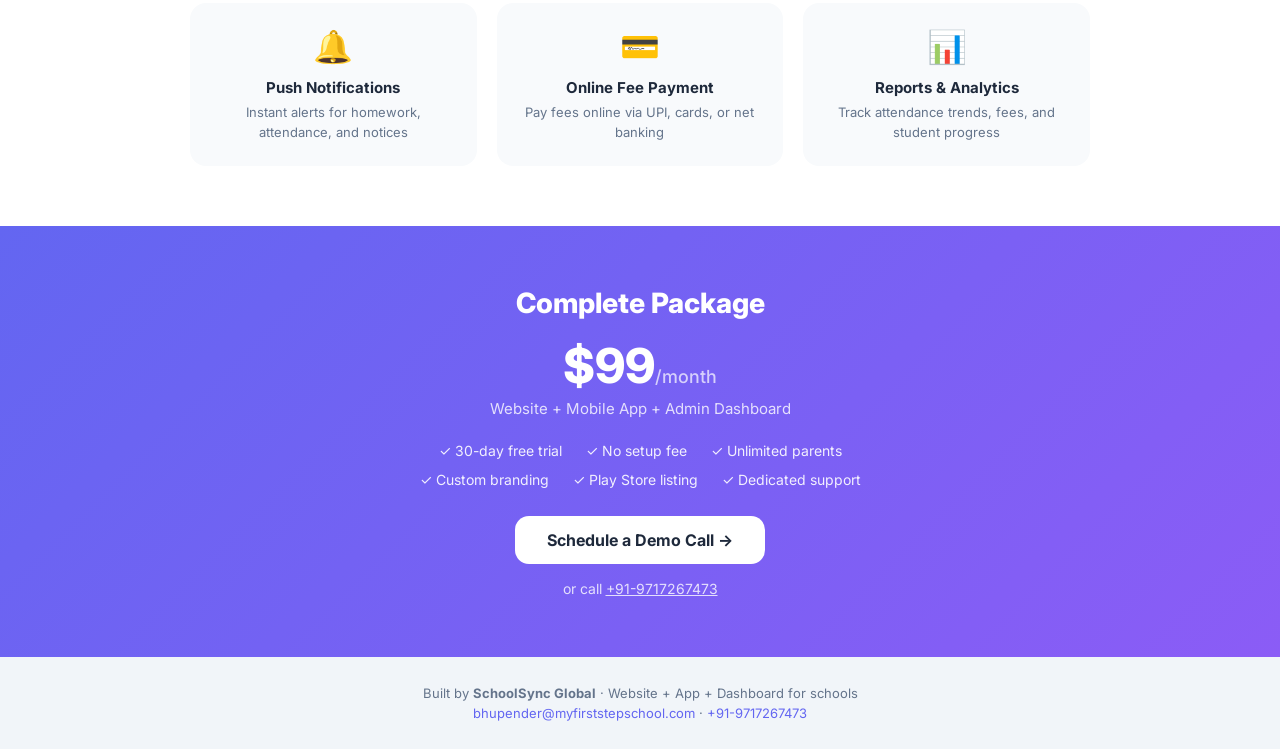
==== commit d7a0b139: "Add app demo for Mount Vernon School" ====
--- a/app/index.html
+++ b/app/index.html
@@ -61,13 +61,13 @@
                 <div class="hero-student">
                   <div class="student-avatar">👩‍🏫</div>
                   <div>
-                    <div class="student-name">Ms. Anita Verma</div>
+                    <div class="student-name">Ms. Jessica Thompson</div>
                     <div class="student-class">Teacher Portal</div>
                   </div>
                 </div>
                 <div class="hero-chips">
-                  <div class="glass-chip"><span>🏫</span> 5 Classes</div>
-                  <div class="glass-chip"><span>👥</span> 25 Students</div>
+                  <div class="glass-chip"><span>🏫</span> 2 Classes</div>
+                  <div class="glass-chip"><span>👥</span> 50 Students</div>
                 </div>
               </div>
               <div class="screen-body">
@@ -204,8 +204,8 @@
                 <div class="app-name-bar">Mount Vernon</div>
                 <div class="hero-greeting">Good Morning! 👋</div>
                 <div class="hero-student">
-                  <div class="student-avatar">E</div>
-                  <div><div class="student-name">Emily Patel</div><div class="student-class">Grade 6 — Section B</div></div>
+                  <div class="student-avatar">A</div>
+                  <div><div class="student-name">Ava Morales</div><div class="student-class">Grade 5 — Section B</div></div>
                 </div>
                 <div class="hero-chips">
                   <div class="glass-chip"><span>📚</span> 4 Due</div>
@@ -247,7 +247,7 @@
                 <div class="screen-subtitle">Payment Summary</div>
               </div>
               <div class="screen-body">
-                <div class="fee-summary"><div class="fee-total"><div class="fee-amount">$2,300</div><div class="fee-label">Total This Term</div></div><div class="fee-chips"><div class="fee-chip paid"><span>✓</span> <span>2</span> Paid</div><div class="fee-chip pending"><span>!</span> <span>2</span> Pending</div></div></div>
+                <div class="fee-summary"><div class="fee-total"><div class="fee-amount">$1,350</div><div class="fee-label">Total This Term</div></div><div class="fee-chips"><div class="fee-chip paid"><span>✓</span> <span>2</span> Paid</div><div class="fee-chip pending"><span>!</span> <span>2</span> Pending</div></div></div>
                 <div class="section-label">Fee Details</div>
                 <div id="fees-list" class="card-list"></div>
               </div>
@@ -271,12 +271,12 @@
                 <div class="screen-subtitle">Student Information</div>
               </div>
               <div class="screen-body">
-                <div class="profile-header"><div class="profile-avatar" style="background:linear-gradient(135deg,#6366F1,#8B5CF6)">E</div><div class="profile-name">Emily Patel</div><div class="profile-class">Grade 6 — Section B · Roll No. 12</div></div>
+                <div class="profile-header"><div class="profile-avatar" style="background:linear-gradient(135deg,#6366F1,#8B5CF6)">A</div><div class="profile-name">Ava Morales</div><div class="profile-class">Grade 5 — Section B · Roll No. 12</div></div>
                 <div class="profile-details">
                   <div class="profile-row"><span class="profile-icon">🏫</span><div><div class="pd-label">School</div><div class="pd-value">Mount Vernon School</div></div></div>
-                  <div class="profile-row"><span class="profile-icon">👨‍👩‍👧</span><div><div class="pd-label">Parent</div><div class="pd-value">Raj and Nalini Patel</div></div></div>
+                  <div class="profile-row"><span class="profile-icon">👨‍👩‍👧</span><div><div class="pd-label">Parent</div><div class="pd-value">Emily Morales</div></div></div>
                   <div class="profile-row"><span class="profile-icon">📞</span><div><div class="pd-label">Contact</div><div class="pd-value">123-456-7890</div></div></div>
-                  <div class="profile-row"><span class="profile-icon">📧</span><div><div class="pd-label">Email</div><div class="pd-value">patel.rn@gmail.com</div></div></div>
+                  <div class="profile-row"><span class="profile-icon">📧</span><div><div class="pd-label">Email</div><div class="pd-value">emily.morales@example.com</div></div></div>
                   <div class="profile-row"><span class="profile-icon">🩸</span><div><div class="pd-label">Blood Group</div><div class="pd-value">O+</div></div></div>
                 </div>
               </div>
@@ -329,7 +329,7 @@
     </div>
   </footer>
 
-  <script>window.__SCHOOL_CONFIG__ = {"homework":[{"subject":"Math","title":"Solve for x: 2x + 5 = 11","due":"Tomorrow","status":"pending"},{"subject":"Science","title":"Lab Report on Photosynthesis","due":"In 3 days","status":"pending"},{"subject":"English","title":"Reading Comprehension on The Great Gatsby","due":"In 5 days","status":"pending"},{"subject":"Social Studies","title":"Map Skills: Identify Countries in South America","due":"In 7 days","status":"overdue"}],"classwork":[{"subject":"Math","title":"Chapter 5 Practice Problems","date":"Today"},{"subject":"Science","title":"Lab Report on Photosynthesis","date":"Yesterday"},{"subject":"English","title":"Reading Comprehension on The Great Gatsby","date":"Yesterday"}],"absences":[{"date":"2024-02-15","reason":"Illness","status":"approved"},{"date":"2024-02-20","reason":"Family Emergency","status":"approved"}],"fees":[{"type":"Tuition","amount":"$1,500.00","due":"2024-03-01","status":"Paid"},{"type":"Activity","amount":"$200.00","due":"2024-03-15","status":"Pending"},{"type":"Transport","amount":"₹500.00","due":"2024-03-01","status":"Paid"},{"type":"Books","amount":"$100.00","due":"2024-03-01","status":"Pending"}],"notices":[{"title":"Important: Upcoming Parent-Teacher Conferences","body":"Please note that parent-teacher conferences will be held on March 1st. You will receive a separate email with details.","date":"2024-02-20"},{"title":"School Closed due to Inclement Weather","body":"The school will be closed on February 22nd due to inclement weather. Please make arrangements for your child's care.","date":"2024-02-21"},{"title":"Summer Camp Registration Now Open","body":"Our summer camp program is now open for registration. Please visit our website for details.","date":"2024-02-25"},{"title":"School Uniform Policy Reminder","body":"Please ensure that your child is dressed in the correct school uniform. A reminder of the policy can be found on our website.","date":"2024-02-28"}],"teacher":{"students":[{"name":"Emily Patel","roll":1,"parent":"Raj and Nalini Patel","color":"#e2e2e2","textColor":"#333"},{"name":"David Lee","roll":1,"parent":"John and Sarah Lee","color":"#f1c40f","textColor":"#333"},{"name":"Sophia Rodriguez","roll":1,"parent":"Mike and Emily Rodriguez","color":"#3498db","textColor":"#333"},{"name":"Jackson White","roll":1,"parent":"Tom and Rachel White","color":"#2ecc71","textColor":"#333"},{"name":"Julia Chen","roll":1,"parent":"David and Lisa Chen","color":"#9b59b6","textColor":"#333"},{"name":"Olivia Brown","roll":1,"parent":"Kevin and Amy Brown","color":"#e74c3c","textColor":"#333"},{"name":"William Martin","roll":1,"parent":"Chris and Jennifer Martin","color":"#16a085","textColor":"#333"},{"name":"Ava Davis","roll":1,"parent":"Brian and Karen Davis","color":"#27ae60","textColor":"#333"},{"name":"Noah Miller","roll":1,"parent":"Alex and Samantha Miller","color":"#1abc9c","textColor":"#333"},{"name":"Lily Hall","roll":1,"parent":"Michael and Elizabeth Hall","color":"#2c3e50","textColor":"#333"}],"recentHomework":[{"subject":"Math","title":"Chapter 5 Practice Problems","class":"Grade 6","date":"2024-02-15"},{"subject":"Science","title":"Lab Report on Photosynthesis","class":"Grade 6","date":"2024-02-20"},{"subject":"English","title":"Reading Comprehension on The Great Gatsby","class":"Grade 6","date":"2024-02-25"}],"recentNotices":[{"title":"Important: Upcoming Parent-Teacher Conferences","target":"Parents","date":"2024-03-01"},{"title":"School Closed due to Inclement Weather","target":"Students and Staff","date":"2024-02-22"}]}};</script>
+  <script>window.__SCHOOL_CONFIG__ = {"homework":[{"subject":"Math","title":"Addition and Subtraction","due":"Tomorrow","status":"pending"},{"subject":"Science","title":"Lab Report","due":"In 3 Days","status":"pending"},{"subject":"English","title":"Essay Writing","due":"In 5 Days","status":"pending"},{"subject":"History","title":"Project Presentation","due":"In 7 Days","status":"pending"}],"classwork":[{"subject":"Math","title":"Multiplication Tables","date":"Today"},{"subject":"Science","title":"Botany Project","date":"Yesterday"},{"subject":"English","title":"Reading Comprehension","date":"2 Days Ago"}],"absences":[{"date":"2024-04-10","reason":"Illness","status":"approved"},{"date":"2024-04-15","reason":"Family Emergency","status":"approved"}],"fees":[{"type":"Tuition","amount":"$1,000","due":"2024-05-01","status":"Paid"},{"type":"Activity Fee","amount":"$50","due":"2024-04-15","status":"Pending"},{"type":"Transport Fee","amount":"$200","due":"2024-04-01","status":"Paid"},{"type":"Books Fee","amount":"$100 ₹","due":"2024-03-20","status":"Pending"}],"notices":[{"title":"Spring Break Schedule","body":"Spring break will begin on March 25 and last until April 1. During this time, students will not have classes.","date":"2024-03-18"},{"title":"School Uniform Policy","body":"Please ensure that your child is wearing the school uniform on all school days. The uniform policy can be found on the school website.","date":"2024-03-11"},{"title":"Parent-Teacher Conference","body":"Parent-teacher conferences will be held on April 10. Please sign up for a time slot on the school website.","date":"2024-03-25"},{"title":"School Closure","body":"The school will be closed on April 15 due to a scheduled maintenance.","date":"2024-04-01"}],"teacher":{"students":[{"name":"Ethan Lee","roll":101,"parent":"Mr. and Mrs. Lee","color":"#f7dc6f","textColor":"#000000"},{"name":"Lily Patel","roll":102,"parent":"Mr. and Mrs. Patel","color":"#6495ed","textColor":"#ffffff"},{"name":"Noah Kim","roll":103,"parent":"Mr. and Mrs. Kim","color":"#8bc34a","textColor":"#000000"},{"name":"Sophia Garcia","roll":104,"parent":"Mr. and Mrs. Garcia","color":"#e74c3c","textColor":"#ffffff"},{"name":"Isabella Hall","roll":105,"parent":"Mr. and Mrs. Hall","color":"#9b59b6","textColor":"#ffffff"},{"name":"Mason Brown","roll":106,"parent":"Mr. and Mrs. Brown","color":"#2ecc71","textColor":"#000000"},{"name":"Charlotte Davis","roll":107,"parent":"Mr. and Mrs. Davis","color":"#e67e73","textColor":"#ffffff"},{"name":"Alexander Martin","roll":108,"parent":"Mr. and Mrs. Martin","color":"#1abc9c","textColor":"#ffffff"},{"name":"Mia Wilson","roll":109,"parent":"Mr. and Mrs. Wilson","color":"#e74c3c","textColor":"#ffffff"},{"name":"Oliver Taylor","roll":110,"parent":"Mr. and Mrs. Taylor","color":"#9b59b6","textColor":"#ffffff"}],"recentHomework":[{"subject":"English","title":"Reading Comprehension","class":"Grade 5","date":"2024-04-15"},{"subject":"Math","title":"Multiplication Tables","class":"Grade 5","date":"2024-04-10"},{"subject":"Science","title":"Botany Project","class":"Grade 5","date":"2024-04-05"}],"recentNotices":[{"title":"Spring Break Schedule","target":"All Students","date":"2024-03-25"},{"title":"School Uniform Policy","target":"All Parents","date":"2024-03-18"}]}};</script>
   <script src="/app/app.js"></script>
 </body>
 </html>
